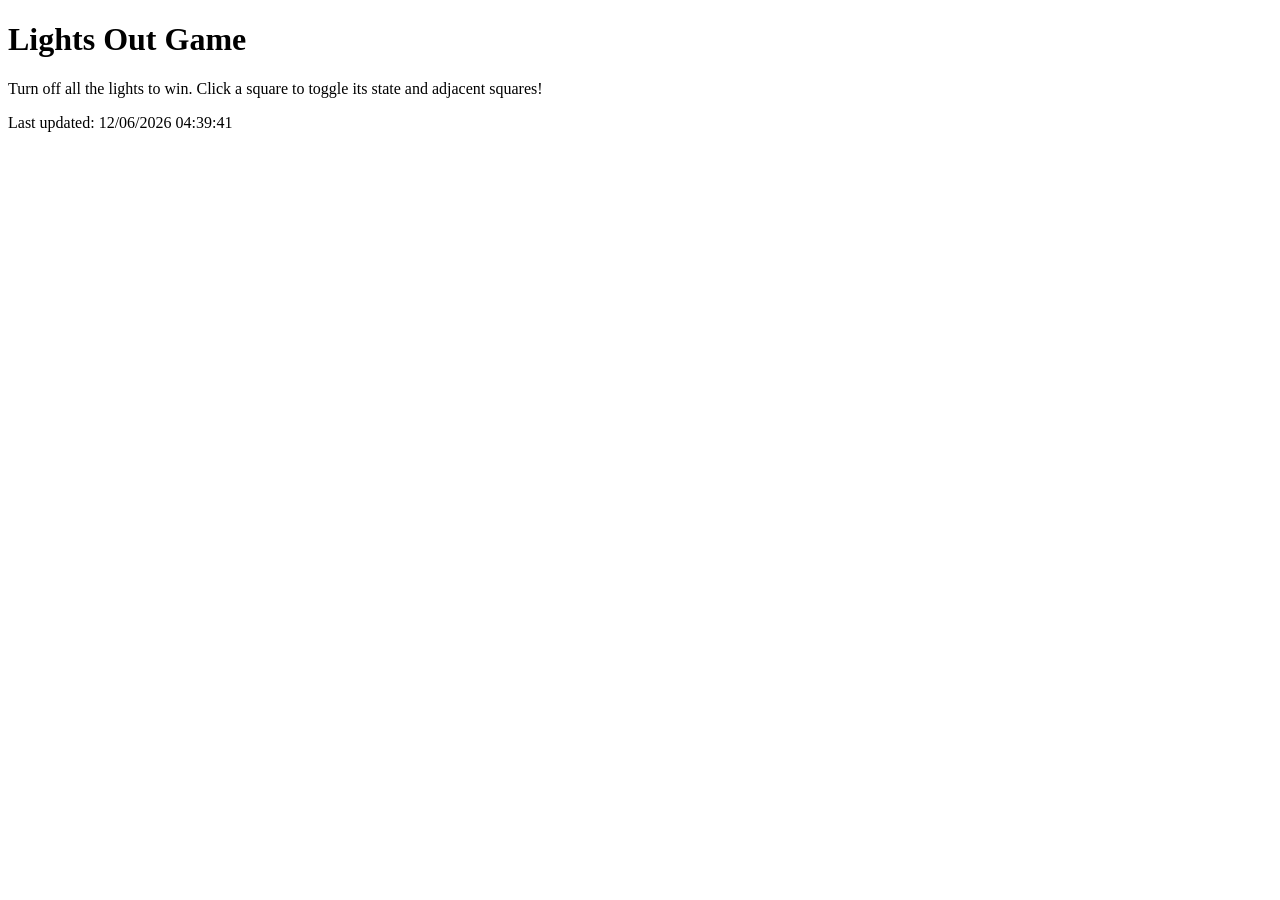
==== final/index.html @ d37fef76 "Create index.html" ====
<!DOCTYPE html>
<html lang="en">
<head>
    <meta charset="UTF-8">
    <meta name="viewport" content="width=device-width, initial-scale=1.0">
    <title>Lights Out Game</title>
    <link rel="stylesheet" href="style.css">
</head>
<body>
    <h1>Lights Out Game</h1>
    <p>Turn off all the lights to win. Click a square to toggle its state and adjacent squares!</p>
    <div id="game-board"></div>
    <footer>
        <p>Last updated: <span id="lastModified"></span></p>
    </footer>
    <script>
        document.getElementById('lastModified').textContent = document.lastModified;
    </script>
    <script src="game.js"></script>
</body>
</html>
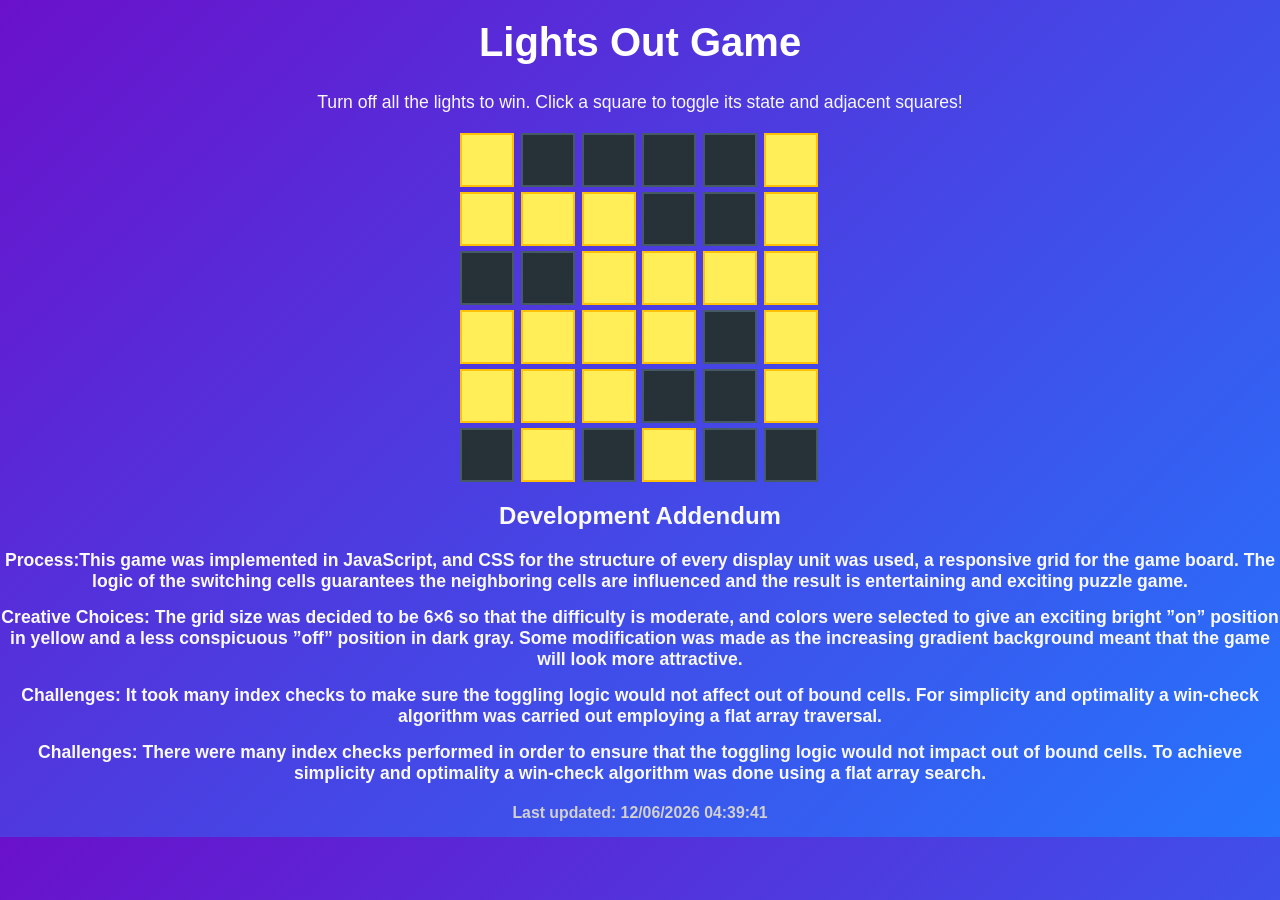
==== commit 69c02b02: "Update index.html" ====
--- a/final/index.html
+++ b/final/index.html
@@ -10,6 +10,29 @@
     <h1>Lights Out Game</h1>
     <p>Turn off all the lights to win. Click a square to toggle its state and adjacent squares!</p>
     <div id="game-board"></div>
+
+    <section id="addendum">
+        <h2>Development Addendum</h2>
+        <p>
+            <strong>Process:This game was implemented in JavaScript, and CSS for the structure of every display unit was used, a responsive grid for the game board. 
+                The logic of the switching cells guarantees the neighboring cells are influenced and the result is entertaining and exciting puzzle game.
+        </p>
+        <p>
+            <strong>Creative Choices:</strong> 
+            The grid size was decided to be 6×6 so that the difficulty is moderate, and colors were selected to give an exciting bright ”on” position in yellow and a less conspicuous ”off” position in dark gray. 
+            Some modification was made as the increasing gradient background meant that the game will look more attractive.
+        </p>
+        <p>
+            <strong>Challenges:</strong> 
+            It took many index checks to make sure the toggling logic would not affect out of bound cells. 
+            For simplicity and optimality a win-check algorithm was carried out employing a flat array traversal.
+        </p>
+        <p>
+            <strong>Challenges:</strong> 
+            There were many index checks performed in order to ensure that the toggling logic would not impact out of bound cells. 
+            To achieve simplicity and optimality a win-check algorithm was done using a flat array search.
+        </p>
+    </section>
     <footer>
         <p>Last updated: <span id="lastModified"></span></p>
     </footer>
@@ -20,3 +43,4 @@
 </body>
 </html>
 
+
--- a/final/style.css
+++ b/final/style.css
@@ -0,0 +1,51 @@
+body {
+    font-family: 'Verdana', sans-serif;
+    text-align: center;
+    margin: 0;
+    padding: 0;
+    background: linear-gradient(135deg, #6a11cb, #2575fc);
+    color: #f9f9f9;
+}
+
+h1 {
+    margin-top: 20px;
+    font-size: 2.5em;
+    color: #ffffff;
+}
+
+p {
+    font-size: 1.1em;
+    margin: 15px 0;
+}
+
+#game-board {
+    display: grid;
+    gap: 5px;
+    margin: 20px auto;
+    width: 360px; 
+    grid-template-columns: repeat(6, 1fr); 
+}
+
+.cell {
+    width: 50px;
+    height: 50px;
+    background-color: #ffee58; 
+    border: 2px solid #ffc107;
+    cursor: pointer;
+    transition: background-color 0.3s ease, transform 0.2s;
+}
+
+.cell.is-off {
+    background-color: #263238; 
+    border-color: #455a64;
+}
+
+.cell:hover {
+    transform: scale(1.1);
+}
+
+footer {
+    margin-top: 20px;
+    font-size: 0.9em;
+    color: #d1d1d1;
+}
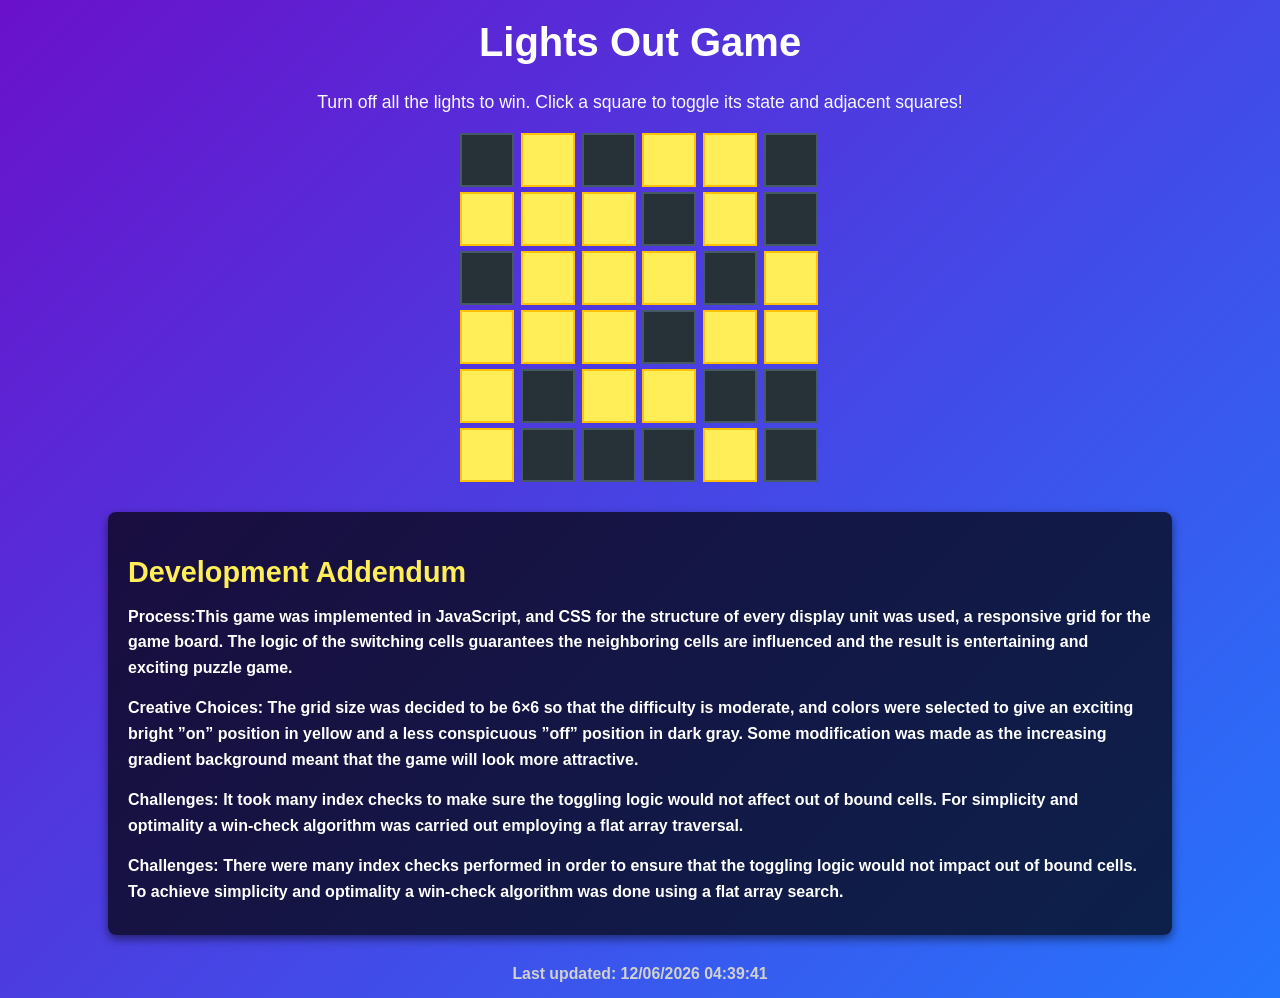
==== commit e0eaccc4: "Create index.html" ====
--- a/final/index.html
+++ b/final/index.html
@@ -42,5 +42,3 @@
     <script src="game.js"></script>
 </body>
 </html>
-
-
--- a/final/style.css
+++ b/final/style.css
@@ -49,3 +49,26 @@
     font-size: 0.9em;
     color: #d1d1d1;
 }
+
+#addendum {
+    margin: 30px auto;
+    width: 80%;
+    background: rgba(0, 0, 0, 0.7);
+    color: #ffffff;
+    border-radius: 8px;
+    padding: 20px;
+    box-shadow: 0px 4px 10px rgba(0, 0, 0, 0.5);
+    text-align: left;
+}
+
+#addendum h2 {
+    font-size: 1.8em;
+    margin-bottom: 10px;
+    color: #ffee58;
+}
+
+#addendum p {
+    font-size: 1em;
+    line-height: 1.6;
+    margin-bottom: 10px;
+}
